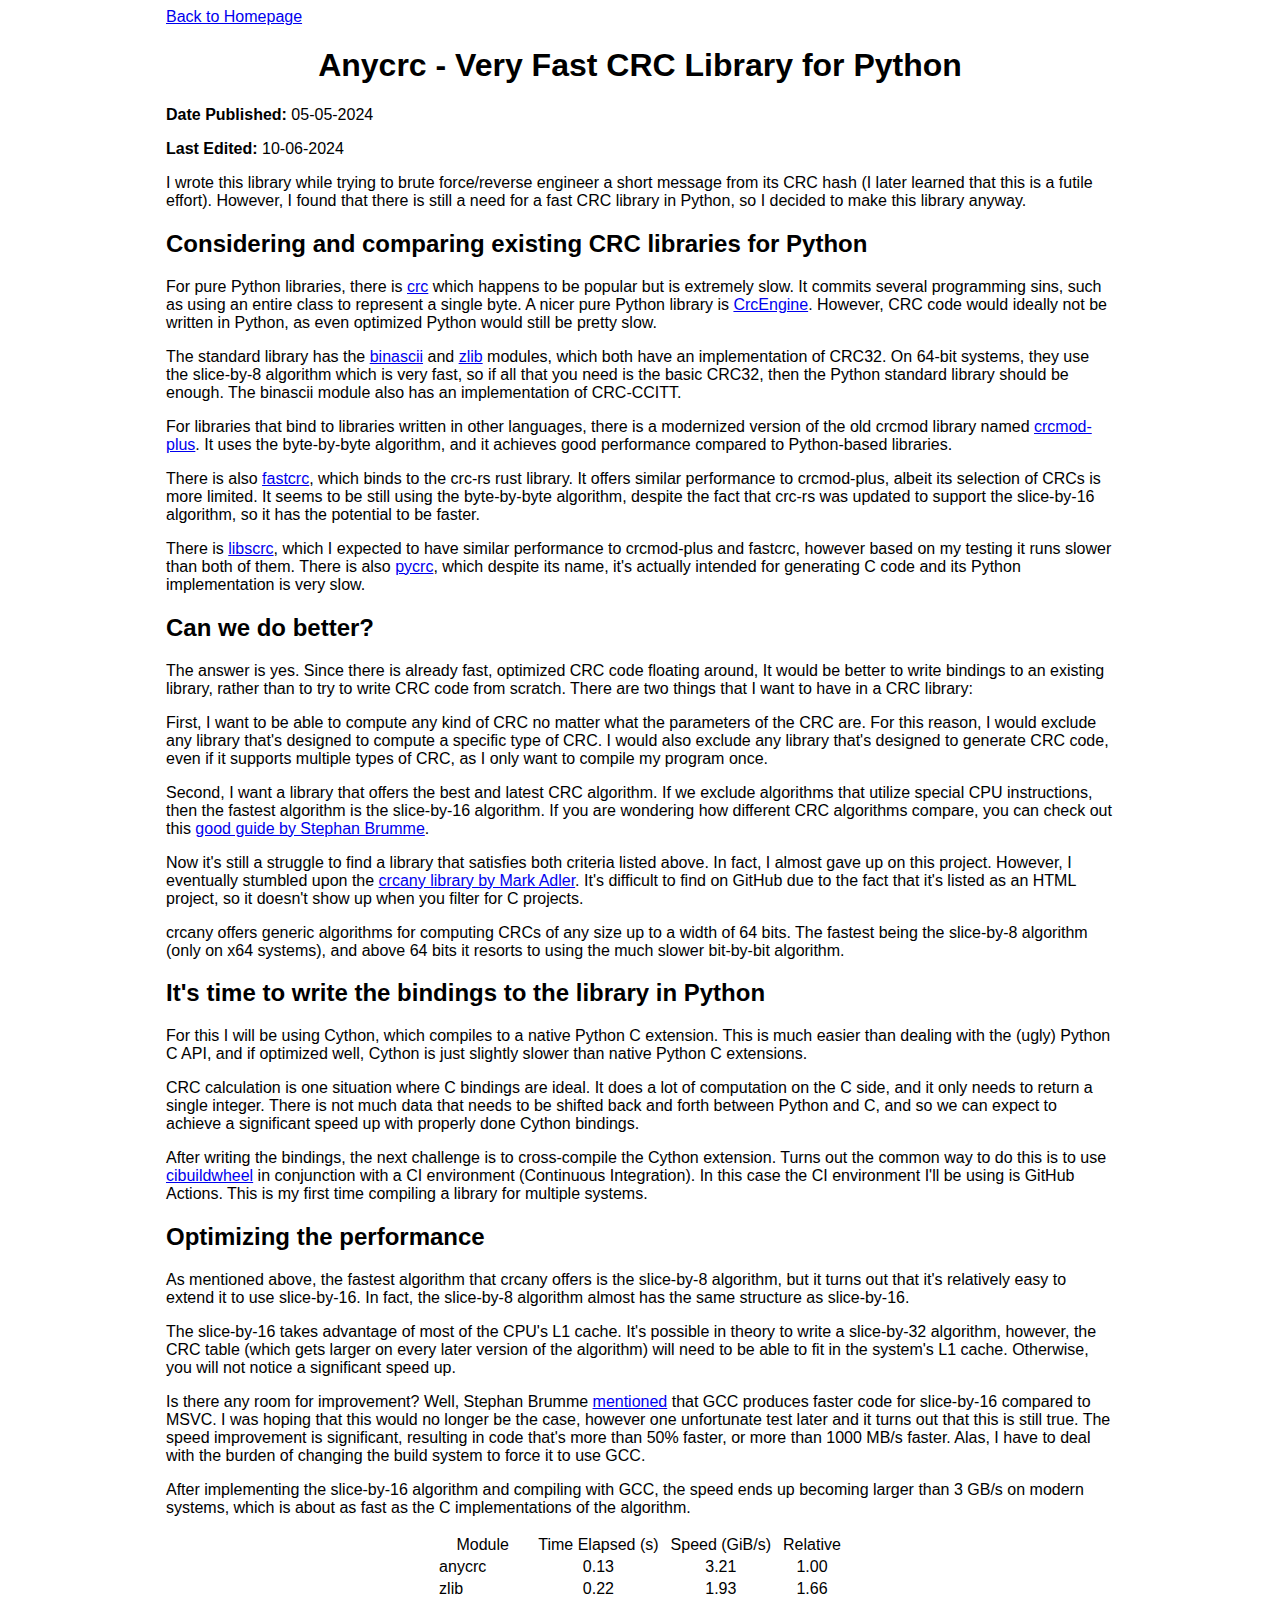
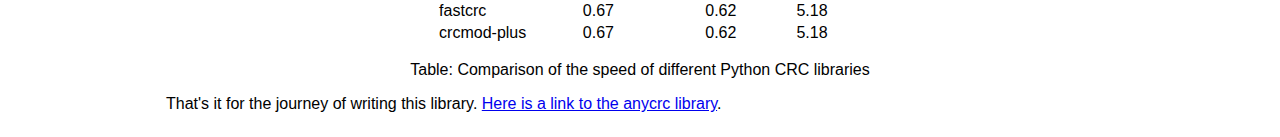
==== anycrc.html @ e1224597 "Update anycrc.html" ====
<!DOCTYPE html>
<html lang="en">

<head>
<title>Anycrc - Very Fast CRC Library for Python</title>
<link rel="stylesheet" href="style.css">
<meta name="description" content="Very Fast CRC Library for Python">
<meta name="keywords" content="Fast, CRC, Library, Python">
<meta name="viewport" content="width=device-width, initial-scale=1.0">
</head>

<body>

<div class="container">
    <div class="view">
        <a href="index.html">Back to Homepage</a>

        <h1 class="center">Anycrc - Very Fast CRC Library for Python</h1>

        <p><b>Date Published:</b> 05-05-2024</p>
        <p><b>Last Edited:</b> 10-06-2024</p>

        <p>I wrote this library while trying to brute force/reverse engineer a short message from its CRC hash (I later learned that this is a futile effort). However, I found that there is still a need for a fast CRC library in Python, so I decided to make this library anyway.</p>

        <h2>Considering and comparing existing CRC libraries for Python</h2>

        <p>For pure Python libraries, there is <a href="https://github.com/Nicoretti/crc">crc</a> which happens to be popular but is extremely slow. It commits several programming sins, such as using an entire class to represent a single byte. A nicer pure Python library is <a href="https://github.com/GardenTools/CrcEngine">CrcEngine</a>. However, CRC code would ideally not be written in Python, as even optimized Python would still be pretty slow.</p>

        <p>The standard library has the <a href="https://docs.python.org/3/library/binascii.html">binascii</a> and <a href="https://docs.python.org/3/library/zlib.html">zlib</a> modules, which both have an implementation of CRC32. On 64-bit systems, they use the slice-by-8 algorithm which is very fast, so if all that you need is the basic CRC32, then the Python standard library should be enough. The binascii module also has an implementation of CRC-CCITT.</p>

        <p>For libraries that bind to libraries written in other languages, there is a modernized version of the old crcmod library named <a href="https://github.com/ntamas/crcmod-plus">crcmod-plus</a>. It uses the byte-by-byte algorithm, and it achieves good performance compared to Python-based libraries.</p>

        <p>There is also <a href="https://github.com/overcat/fastcrc">fastcrc</a>, which binds to the crc-rs rust library. It offers similar performance to crcmod-plus, albeit its selection of CRCs is more limited. It seems to be still using the byte-by-byte algorithm, despite the fact that crc-rs was updated to support the slice-by-16 algorithm, so it has the potential to be faster.</p>

        <p>There is <a href="https://github.com/hex-in/libscrc">libscrc</a>, which I expected to have similar performance to crcmod-plus and fastcrc, however based on my testing it runs slower than both of them. There is also <a href="https://github.com/tpircher/pycrc">pycrc</a>, which despite its name, it's actually intended for generating C code and its Python implementation is very slow.</p>

        <h2>Can we do better?</h2>

        <p>The answer is yes. Since there is already fast, optimized CRC code floating around, It would be better to write bindings to an existing library, rather than to try to write CRC code from scratch. There are two things that I want to have in a CRC library:</p>

        <p>First, I want to be able to compute any kind of CRC no matter what the parameters of the CRC are. For this reason, I would exclude any library that's designed to compute a specific type of CRC. I would also exclude any library that's designed to generate CRC code, even if it supports multiple types of CRC, as I only want to compile my program once.</p>

        <p>Second, I want a library that offers the best and latest CRC algorithm. If we exclude algorithms that utilize special CPU instructions, then the fastest algorithm is the slice-by-16 algorithm. If you are wondering how different CRC algorithms compare, you can check out this <a href="https://create.stephan-brumme.com/crc32/">good guide by Stephan Brumme</a>.</p>

        <p>Now it's still a struggle to find a library that satisfies both criteria listed above. In fact, I almost gave up on this project. However, I eventually stumbled upon the <a href="https://github.com/madler/crcany">crcany library by Mark Adler</a>. It's difficult to find on GitHub due to the fact that it's listed as an HTML project, so it doesn't show up when you filter for C projects.</p>

        <p>crcany offers generic algorithms for computing CRCs of any size up to a width of 64 bits. The fastest being the slice-by-8 algorithm (only on x64 systems), and above 64 bits it resorts to using the much slower bit-by-bit algorithm.</p>

        <h2>It's time to write the bindings to the library in Python</h2>

        <p>For this I will be using Cython, which compiles to a native Python C extension. This is much easier than dealing with the (ugly) Python C API, and if optimized well, Cython is just slightly slower than native Python C extensions.</p>

        <p>CRC calculation is one situation where C bindings are ideal. It does a lot of computation on the C side, and it only needs to return a single integer. There is not much data that needs to be shifted back and forth between Python and C, and so we can expect to achieve a significant speed up with properly done Cython bindings.</p>

        <p>After writing the bindings, the next challenge is to cross-compile the Cython extension. Turns out the common way to do this is to use <a
        href="https://cibuildwheel.pypa.io/en/stable/">cibuildwheel</a> in conjunction with a CI environment (Continuous Integration). In this case the CI environment I'll be using is GitHub Actions. This is my first time compiling a library for multiple systems.</p>

        <h2>Optimizing the performance</h2>

        <p>As mentioned above, the fastest algorithm that crcany offers is the slice-by-8 algorithm, but it turns out that it's relatively easy to extend it
        to use slice-by-16. In fact, the slice-by-8 algorithm almost has the same structure as slice-by-16.</p>

        <p>The slice-by-16 takes advantage of most of the CPU's L1 cache. It's possible in theory to write a slice-by-32 algorithm, however, the CRC table (which gets larger on every later version of the algorithm) will need to be able to fit in the system's L1 cache. Otherwise, you will not notice a significant speed up. </p>

        <p>Is there any room for improvement? Well, Stephan Brumme <a href="https://create.stephan-brumme.com/crc32/">mentioned</a> that GCC produces faster code for slice-by-16 compared to MSVC. I was hoping that this would no longer be the case, however one unfortunate test later and it turns out that this is still true. The speed improvement is significant, resulting in code that's more than 50% faster, or more than 1000 MB/s faster. Alas, I have to deal with the burden of changing the build system to force it to use GCC.</p>

        <p>After implementing the slice-by-16 algorithm and compiling with GCC, the speed ends up becoming larger than 3 GB/s on modern systems, which is about as fast as the C implementations of the algorithm.</p>
        
        <table align=center>
            <thead>
                <tr>
                    <td>Module</td>
                    <td>Time Elapsed (s)</td>
                    <td>Speed (GiB/s)</td>
                    <td>Relative</td>
                </tr>
            </thead>
            
            <tbody>
                <tr>
                    <td>anycrc</td>
                    <td>0.13</td>
                    <td>3.21</td>
                    <td>1.00</td>
                </tr>
                <tr>
                    <td>zlib</td>
                    <td>0.22</td>
                    <td>1.93</td>
                    <td>1.66</td>
                </tr>
                <tr>
                    <td>fastcrc</td>
                    <td>0.67</td>
                    <td>0.62</td>
                    <td>5.18</td>
                </tr>
                <tr>
                    <td>crcmod-plus</td>
                    <td>0.67</td>
                    <td>0.62</td>
                    <td>5.18</td>
                </tr>
            </tbody>
        </table>

        <p class="center">Table: Comparison of the speed of different Python CRC libraries</p>

        <p>That's it for the journey of writing this library. <a href="https://github.com/marzooqy/anycrc">Here is a link to the anycrc library</a>.</p>
    </div>
</div>

</body>

</html>
---- style.css ----
.container {
    display: flex;
    align-items: center;
    justify-content: center;
    font-family: Arial;
}

.view {
    width: 95%;
}

.center {
    text-align: center;
}

thead {
    text-align: center;
}

td {
    padding-left: 3px;
    padding-right: 3px;
}

td:nth-child(n + 2) {
    text-align: center;
}

@media only screen and (orientation: landscape) {
    .view {
        width: 75%;
    }
    
    td {
        padding-left: 5px;
        padding-right: 5px;
    }
}
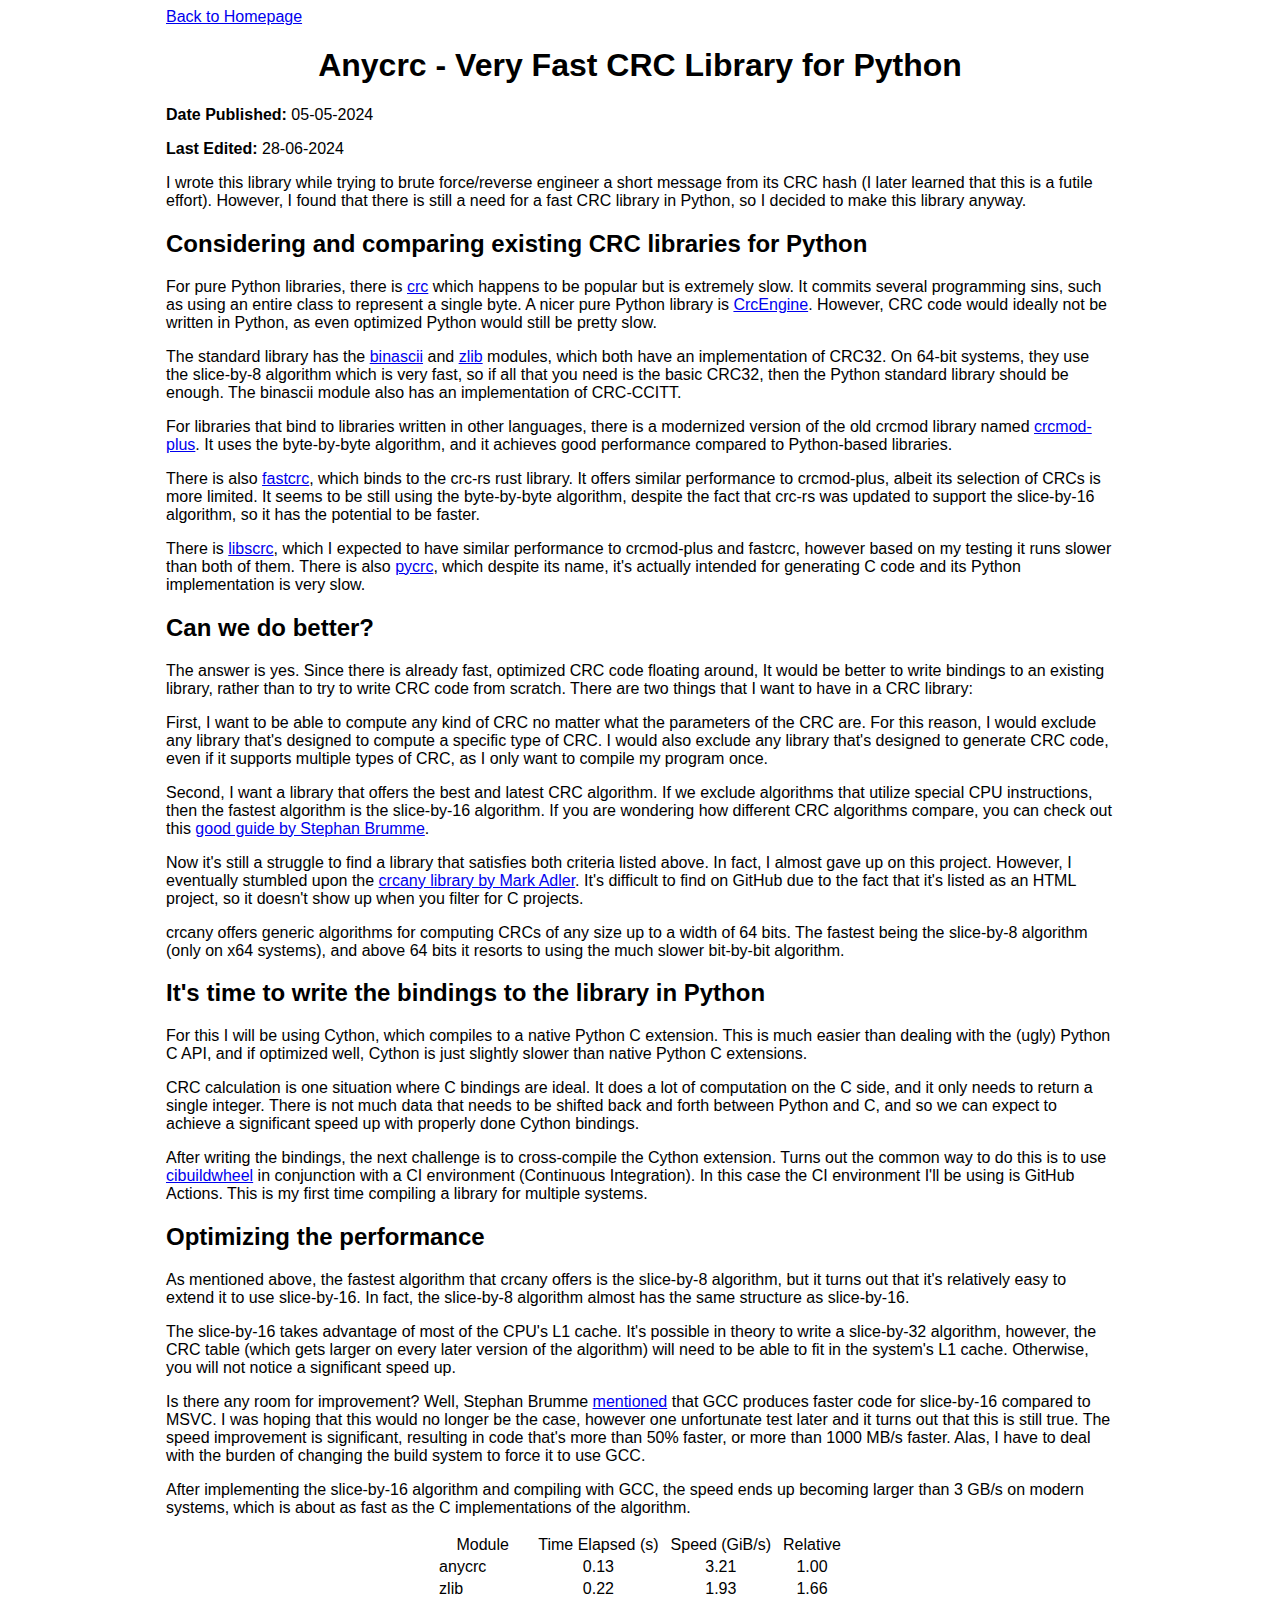
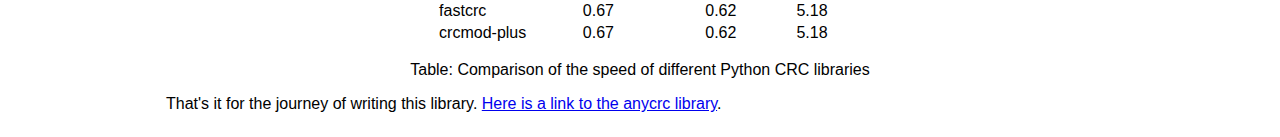
==== commit 37313534: "Update anycrc.html" ====
--- a/anycrc.html
+++ b/anycrc.html
@@ -18,7 +18,7 @@
         <h1 class="center">Anycrc - Very Fast CRC Library for Python</h1>
 
         <p><b>Date Published:</b> 05-05-2024</p>
-        <p><b>Last Edited:</b> 10-06-2024</p>
+        <p><b>Last Edited:</b> 28-06-2024</p>
 
         <p>I wrote this library while trying to brute force/reverse engineer a short message from its CRC hash (I later learned that this is a futile effort). However, I found that there is still a need for a fast CRC library in Python, so I decided to make this library anyway.</p>
 
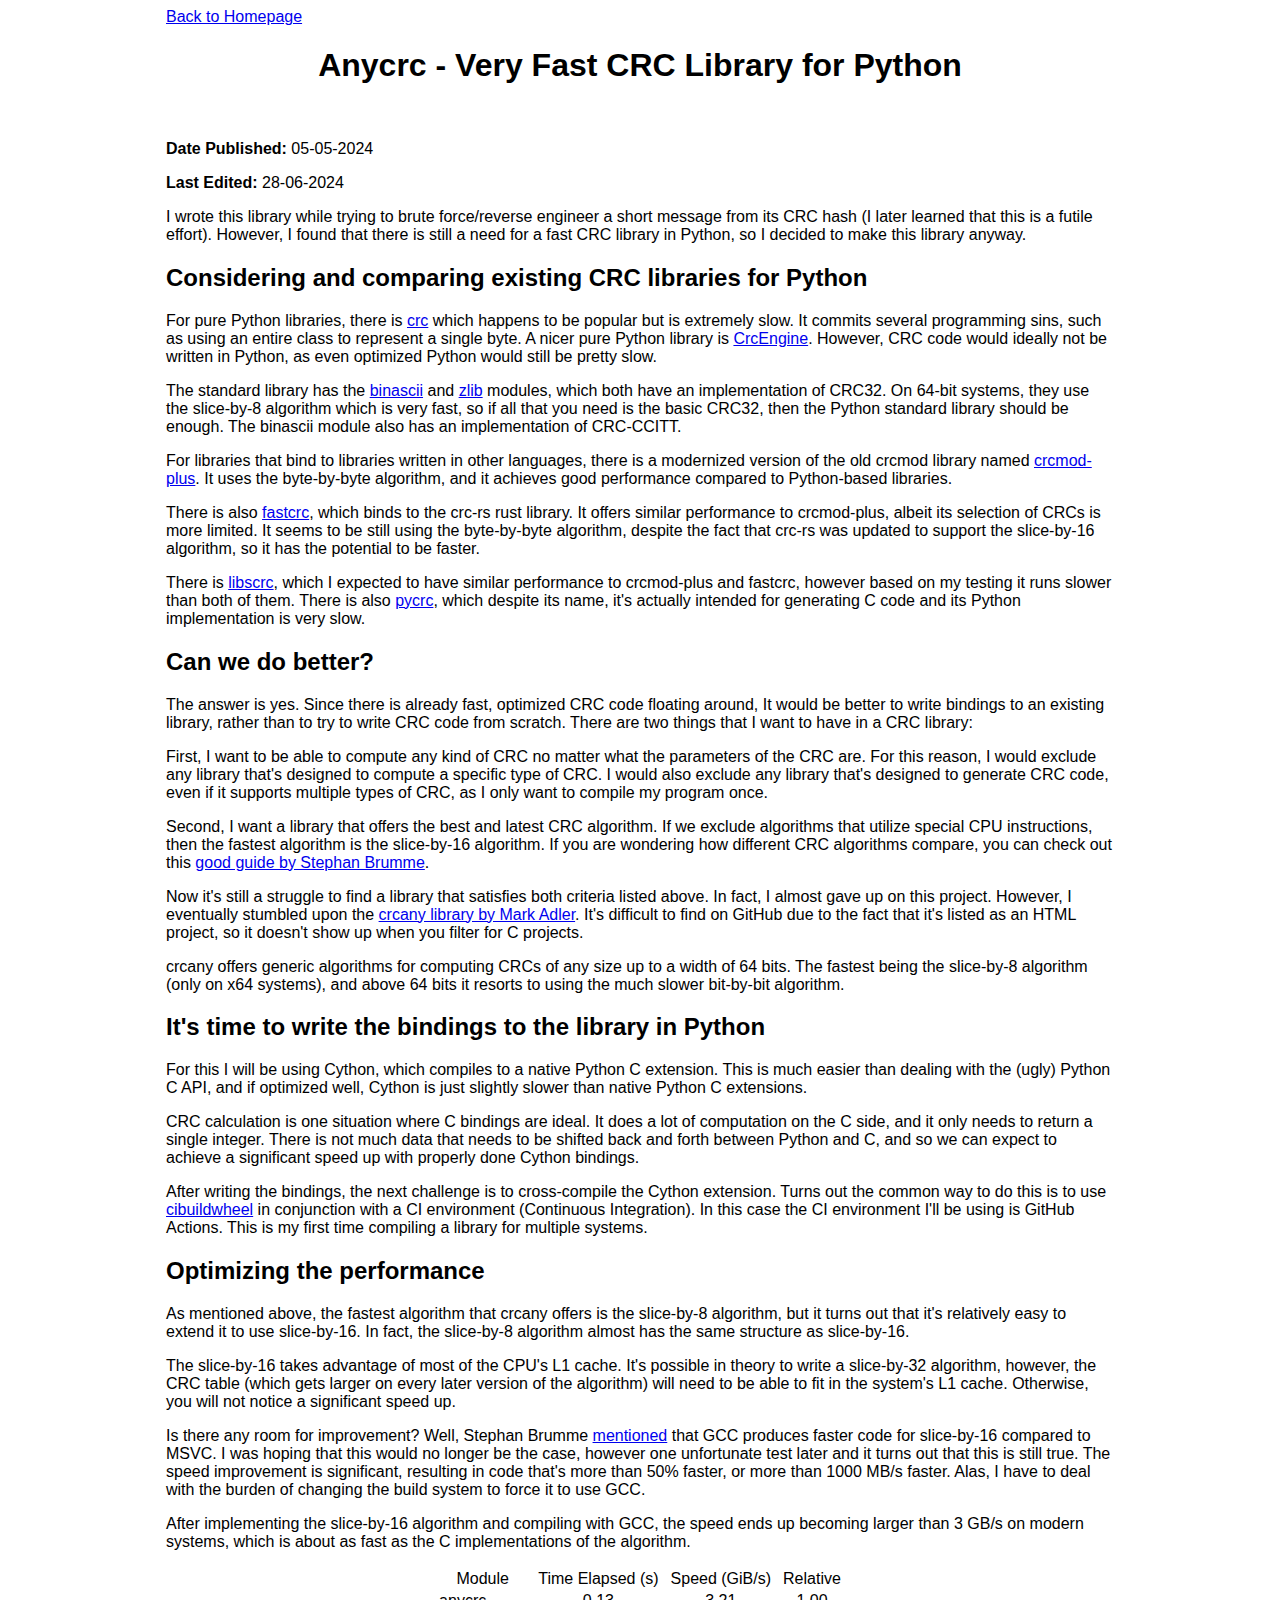
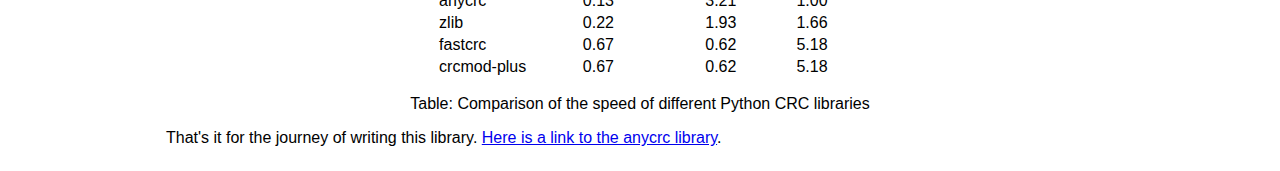
==== commit bd8aeaa4: "Update anycrc.html" ====
--- a/anycrc.html
+++ b/anycrc.html
@@ -16,7 +16,7 @@
         <a href="index.html">Back to Homepage</a>
 
         <h1 class="center">Anycrc - Very Fast CRC Library for Python</h1>
-
+        <br>
         <p><b>Date Published:</b> 05-05-2024</p>
         <p><b>Last Edited:</b> 28-06-2024</p>
 
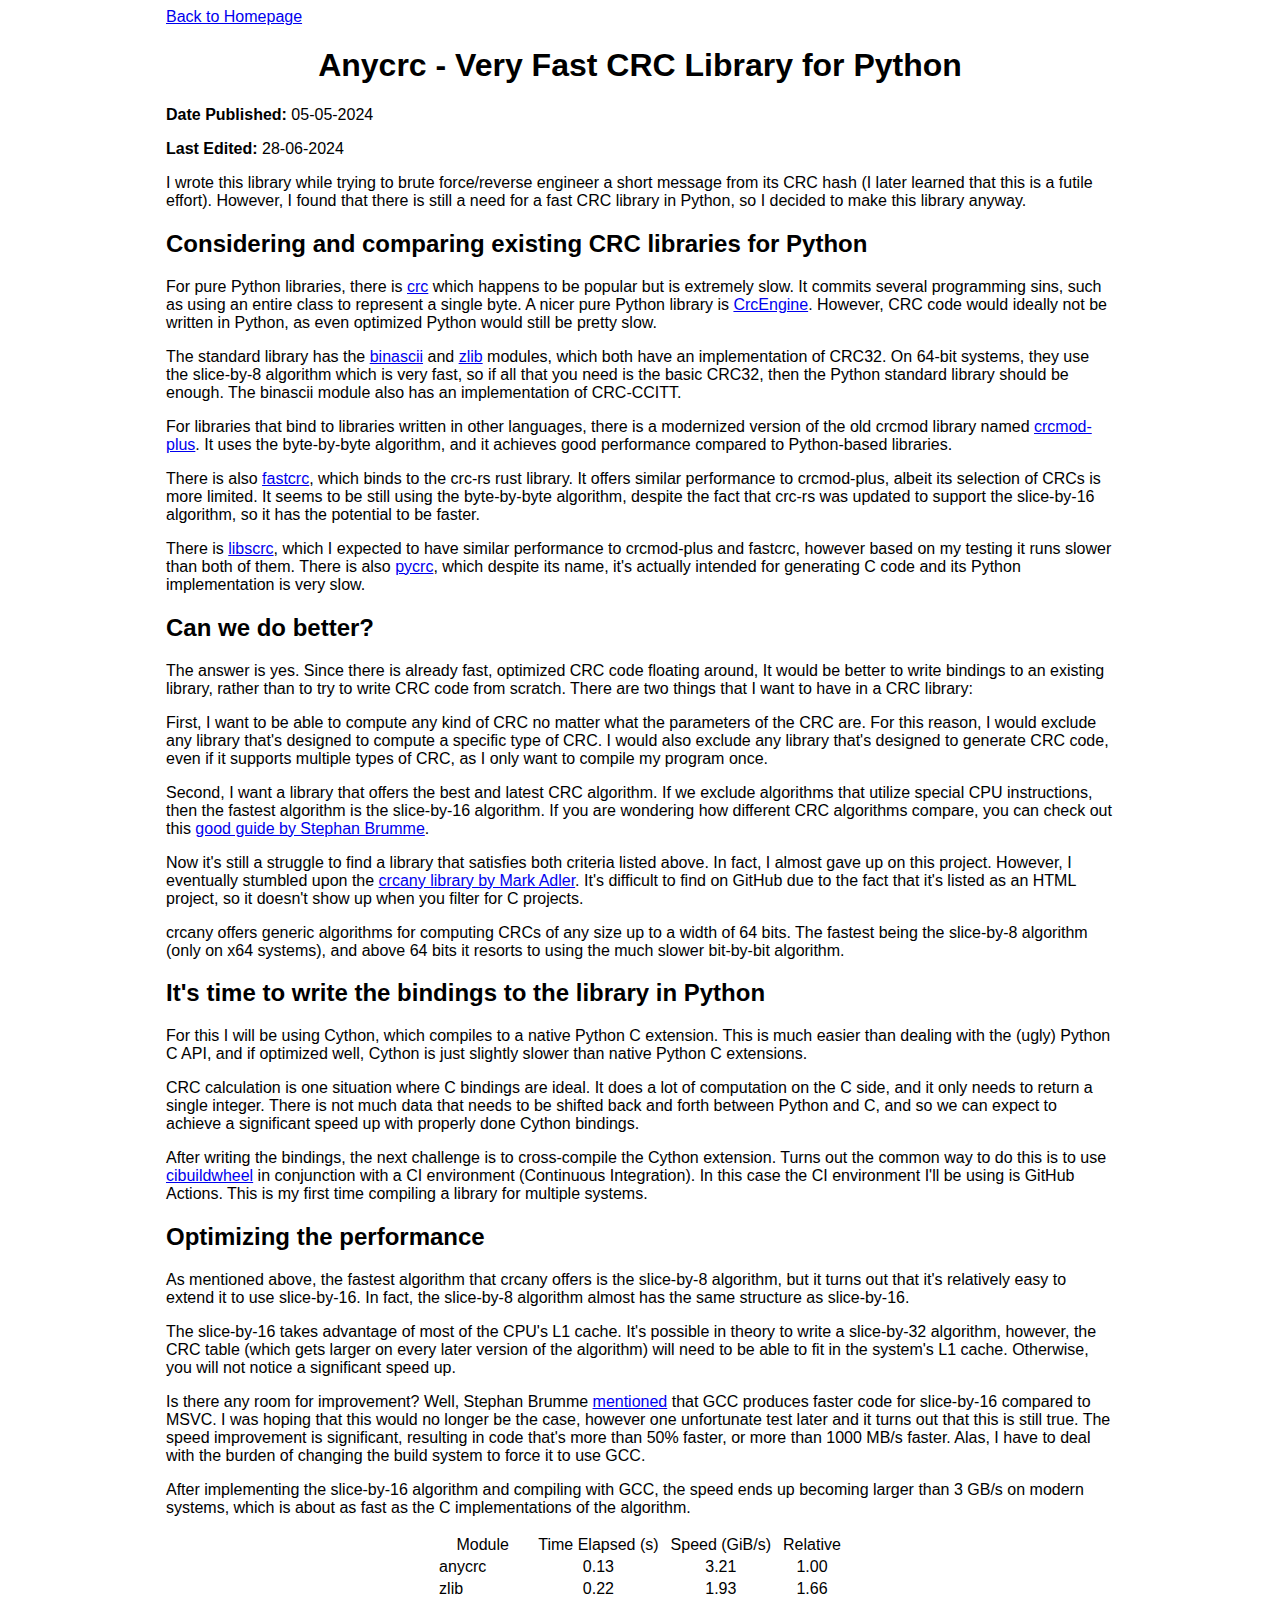
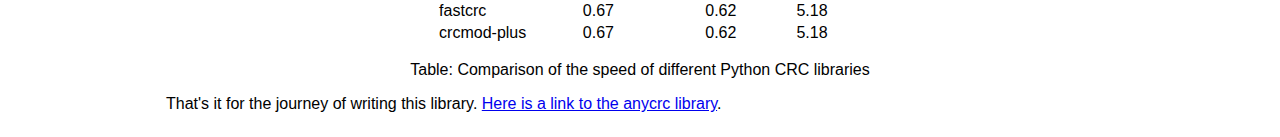
==== commit ba948516: "Update anycrc.html" ====
--- a/anycrc.html
+++ b/anycrc.html
@@ -16,7 +16,7 @@
         <a href="index.html">Back to Homepage</a>
 
         <h1 class="center">Anycrc - Very Fast CRC Library for Python</h1>
-        <br>
+
         <p><b>Date Published:</b> 05-05-2024</p>
         <p><b>Last Edited:</b> 28-06-2024</p>
 
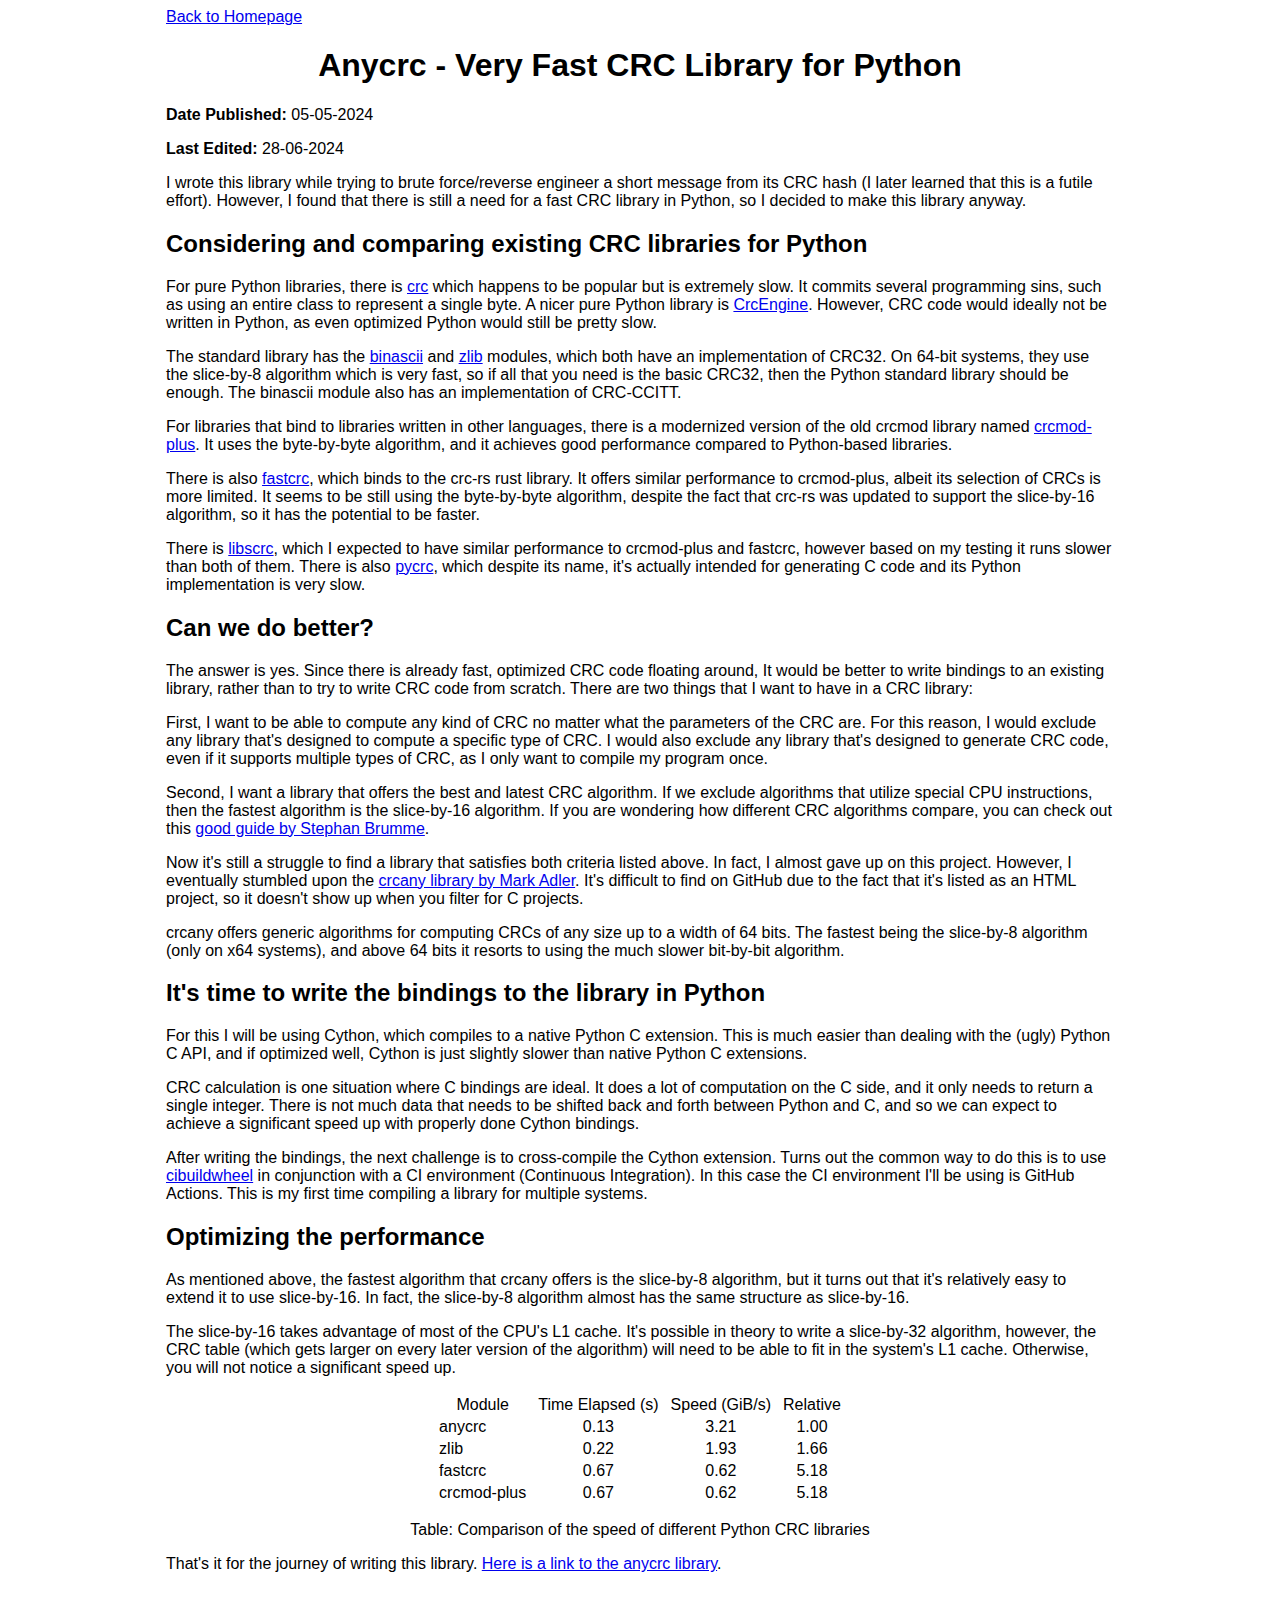
==== commit 8662272e: "Update anycrc.html" ====
--- a/anycrc.html
+++ b/anycrc.html
@@ -61,10 +61,6 @@
         to use slice-by-16. In fact, the slice-by-8 algorithm almost has the same structure as slice-by-16.</p>
 
         <p>The slice-by-16 takes advantage of most of the CPU's L1 cache. It's possible in theory to write a slice-by-32 algorithm, however, the CRC table (which gets larger on every later version of the algorithm) will need to be able to fit in the system's L1 cache. Otherwise, you will not notice a significant speed up. </p>
-
-        <p>Is there any room for improvement? Well, Stephan Brumme <a href="https://create.stephan-brumme.com/crc32/">mentioned</a> that GCC produces faster code for slice-by-16 compared to MSVC. I was hoping that this would no longer be the case, however one unfortunate test later and it turns out that this is still true. The speed improvement is significant, resulting in code that's more than 50% faster, or more than 1000 MB/s faster. Alas, I have to deal with the burden of changing the build system to force it to use GCC.</p>
-
-        <p>After implementing the slice-by-16 algorithm and compiling with GCC, the speed ends up becoming larger than 3 GB/s on modern systems, which is about as fast as the C implementations of the algorithm.</p>
         
         <table align=center>
             <thead>
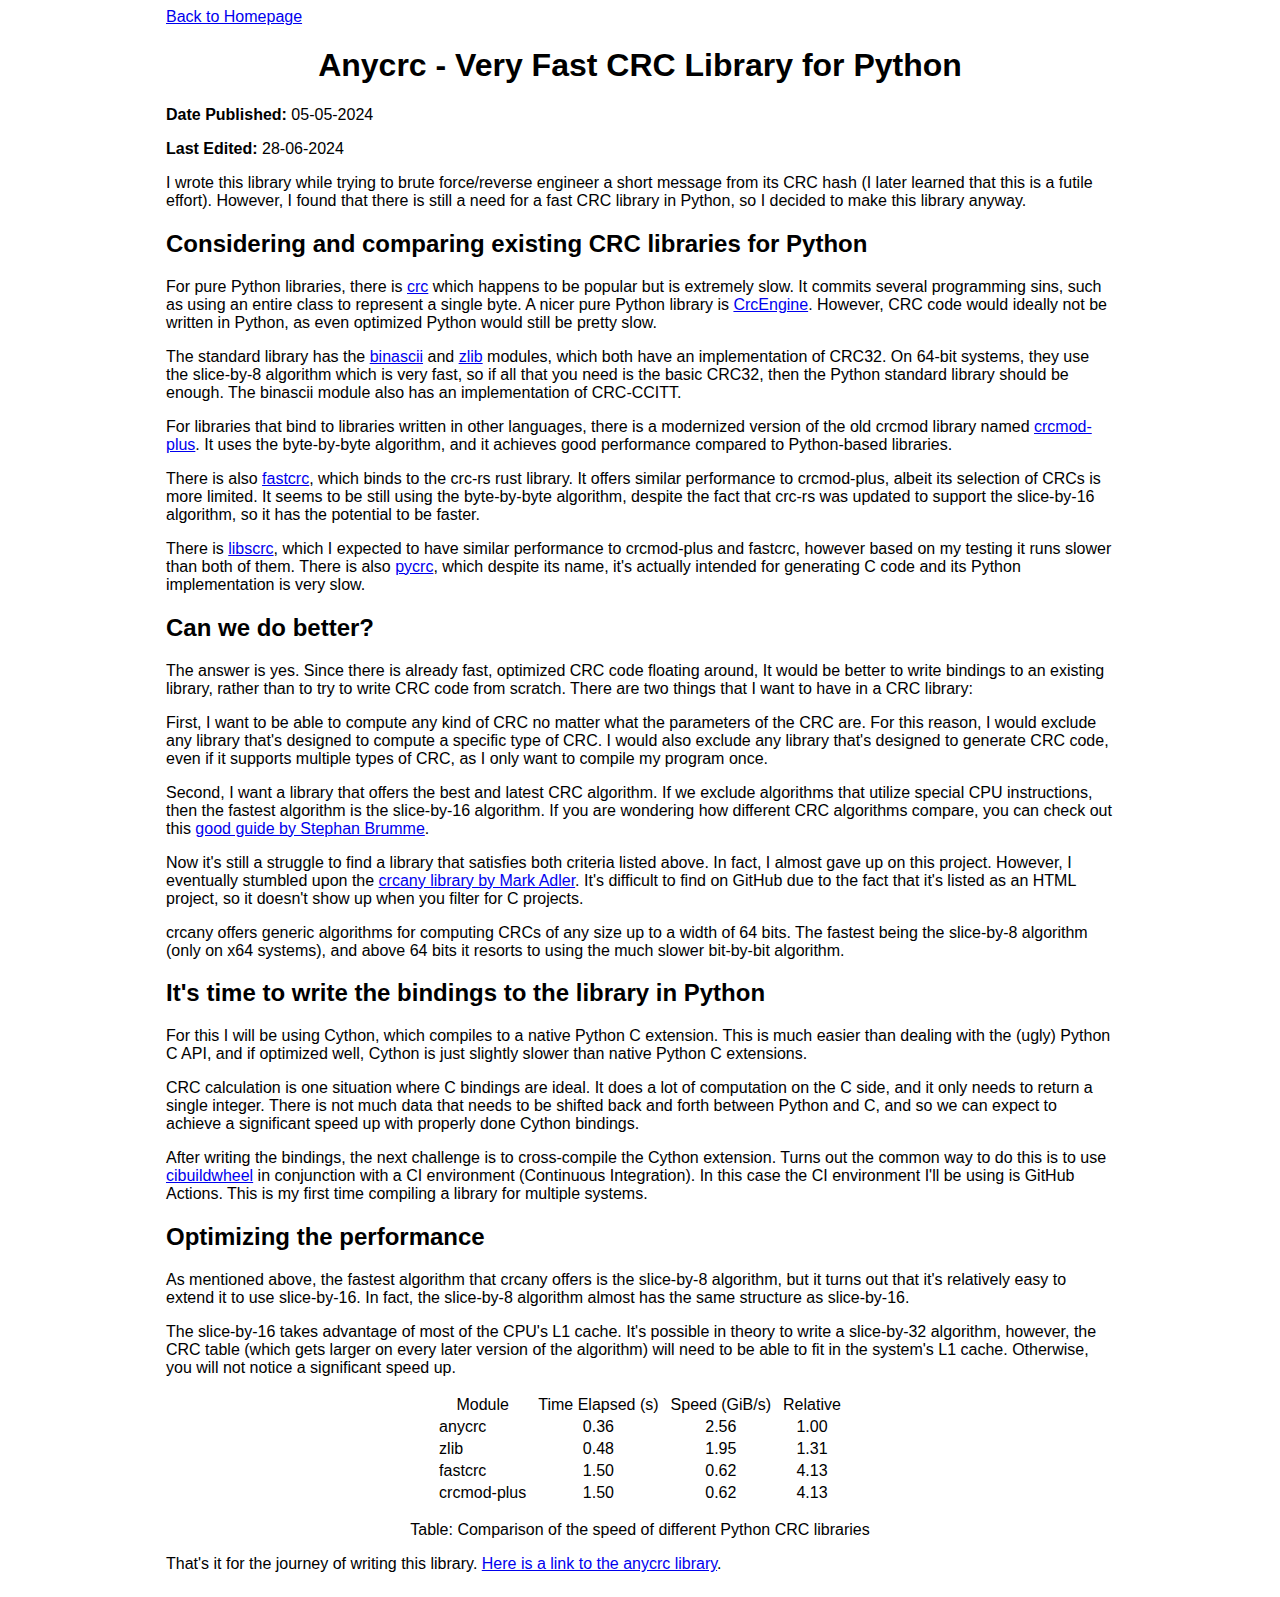
==== commit dd773f2c: "Update anycrc.html" ====
--- a/anycrc.html
+++ b/anycrc.html
@@ -75,27 +75,27 @@
             <tbody>
                 <tr>
                     <td>anycrc</td>
-                    <td>0.13</td>
-                    <td>3.21</td>
+                    <td>0.36</td>
+                    <td>2.56</td>
                     <td>1.00</td>
                 </tr>
                 <tr>
                     <td>zlib</td>
-                    <td>0.22</td>
-                    <td>1.93</td>
-                    <td>1.66</td>
+                    <td>0.48</td>
+                    <td>1.95</td>
+                    <td>1.31</td>
                 </tr>
                 <tr>
                     <td>fastcrc</td>
-                    <td>0.67</td>
+                    <td>1.50</td>
                     <td>0.62</td>
-                    <td>5.18</td>
+                    <td>4.13</td>
                 </tr>
                 <tr>
                     <td>crcmod-plus</td>
-                    <td>0.67</td>
+                    <td>1.50</td>
                     <td>0.62</td>
-                    <td>5.18</td>
+                    <td>4.13</td>
                 </tr>
             </tbody>
         </table>
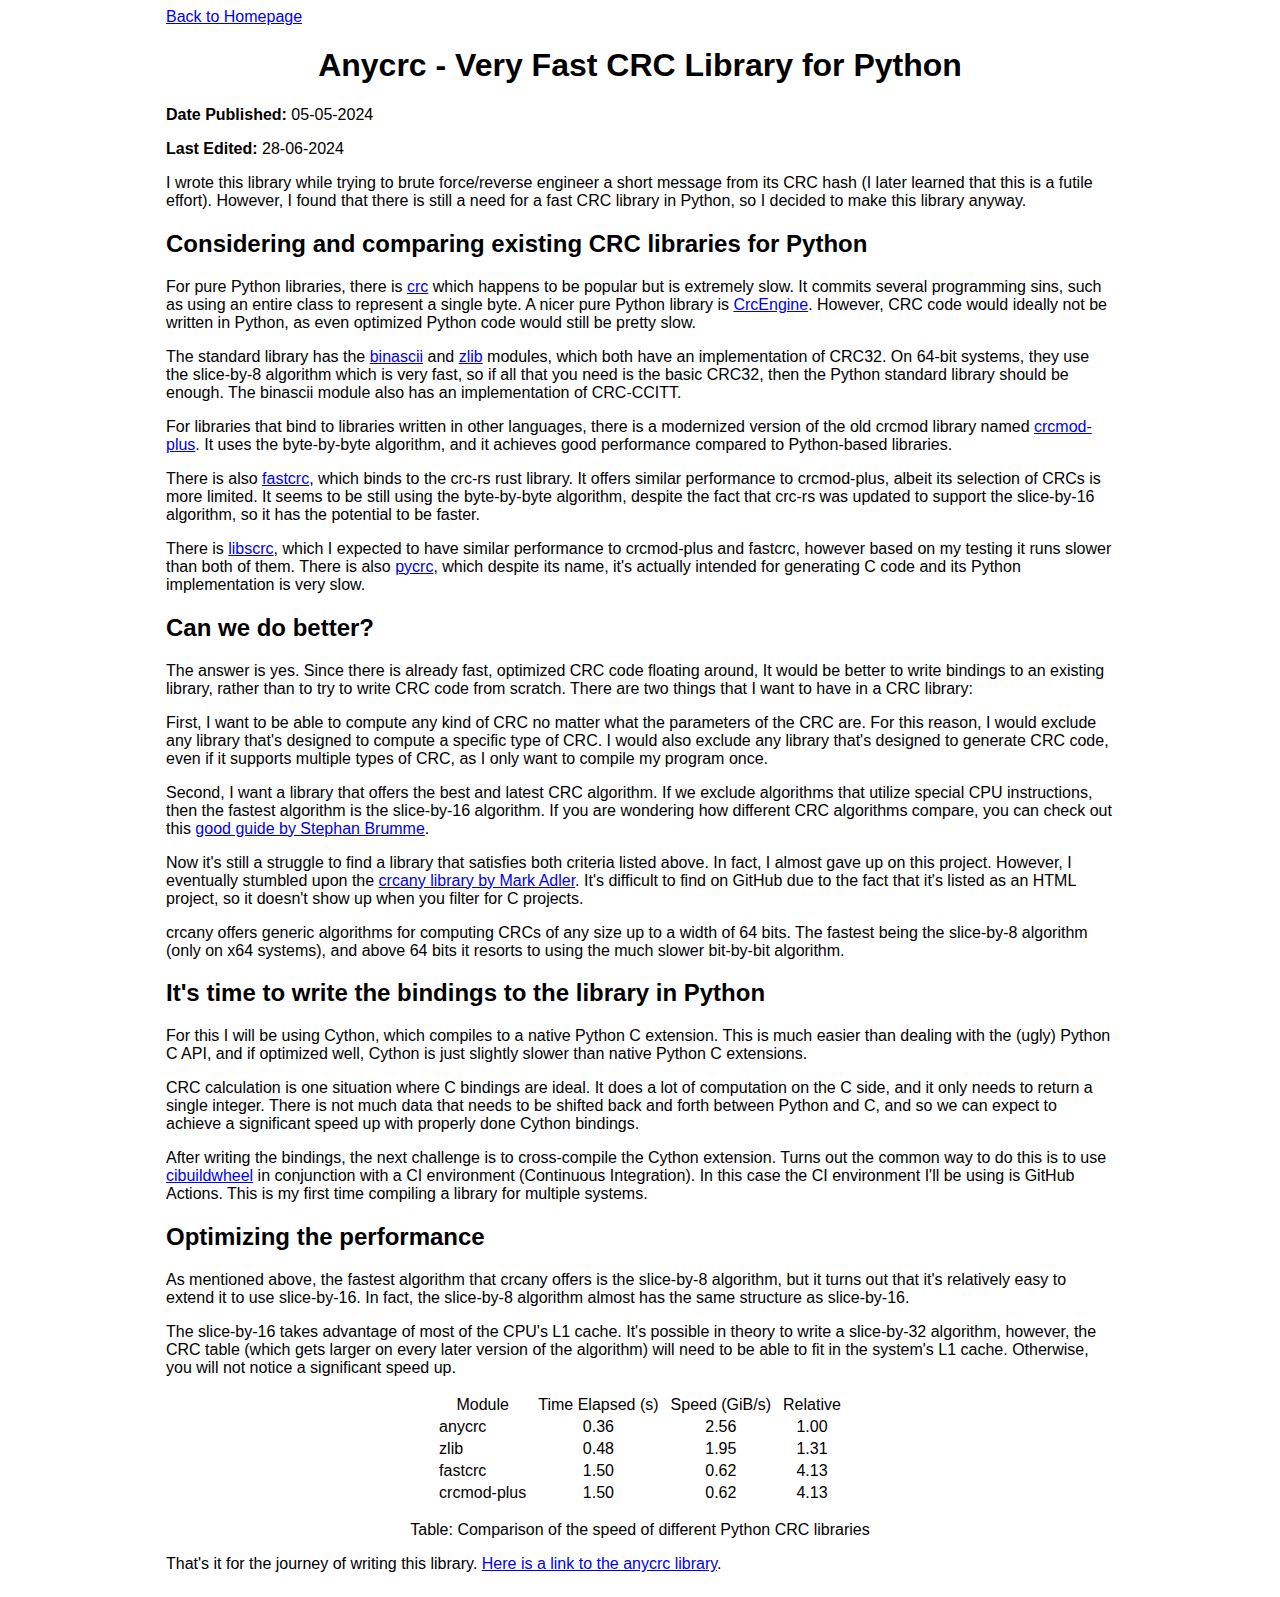
==== commit 832dd8ed: "Update anycrc.html" ====
--- a/anycrc.html
+++ b/anycrc.html
@@ -24,7 +24,7 @@
 
         <h2>Considering and comparing existing CRC libraries for Python</h2>
 
-        <p>For pure Python libraries, there is <a href="https://github.com/Nicoretti/crc">crc</a> which happens to be popular but is extremely slow. It commits several programming sins, such as using an entire class to represent a single byte. A nicer pure Python library is <a href="https://github.com/GardenTools/CrcEngine">CrcEngine</a>. However, CRC code would ideally not be written in Python, as even optimized Python would still be pretty slow.</p>
+        <p>For pure Python libraries, there is <a href="https://github.com/Nicoretti/crc">crc</a> which happens to be popular but is extremely slow. It commits several programming sins, such as using an entire class to represent a single byte. A nicer pure Python library is <a href="https://github.com/GardenTools/CrcEngine">CrcEngine</a>. However, CRC code would ideally not be written in Python, as even optimized Python code would still be pretty slow.</p>
 
         <p>The standard library has the <a href="https://docs.python.org/3/library/binascii.html">binascii</a> and <a href="https://docs.python.org/3/library/zlib.html">zlib</a> modules, which both have an implementation of CRC32. On 64-bit systems, they use the slice-by-8 algorithm which is very fast, so if all that you need is the basic CRC32, then the Python standard library should be enough. The binascii module also has an implementation of CRC-CCITT.</p>
 
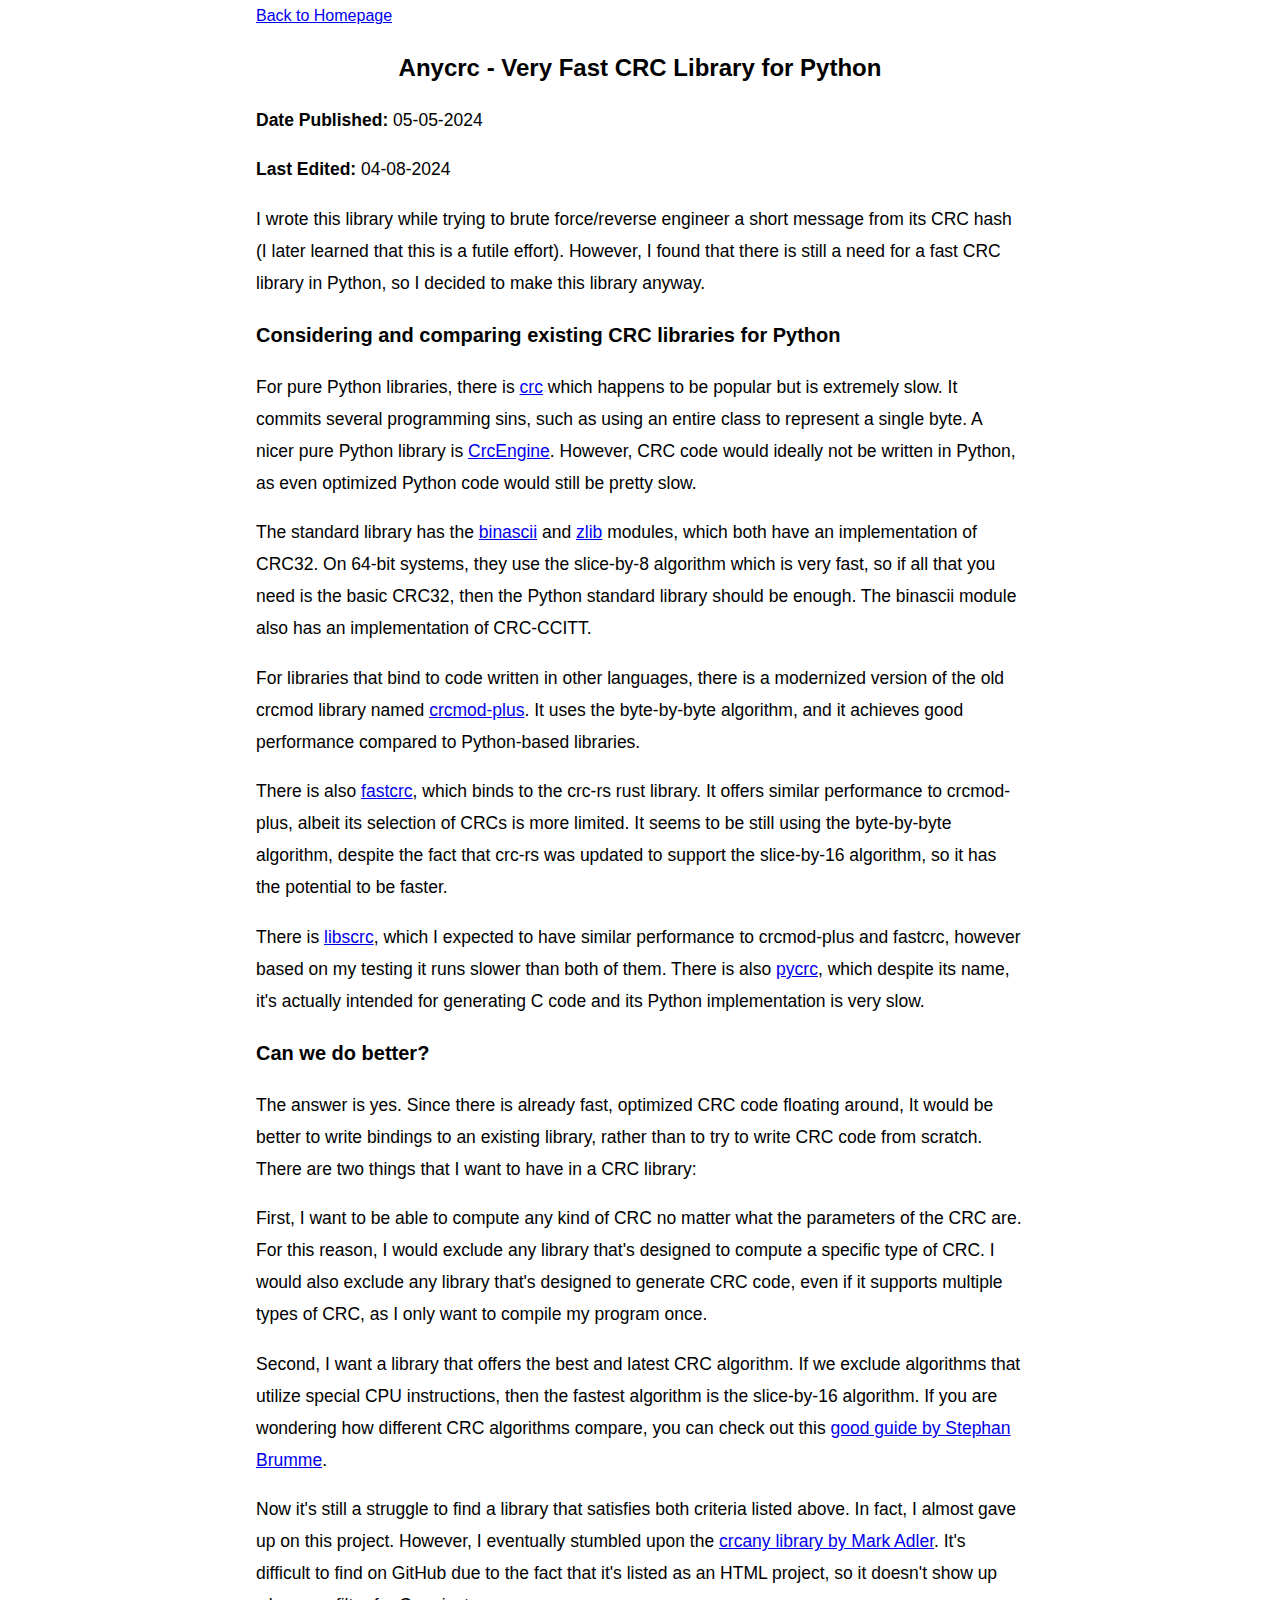
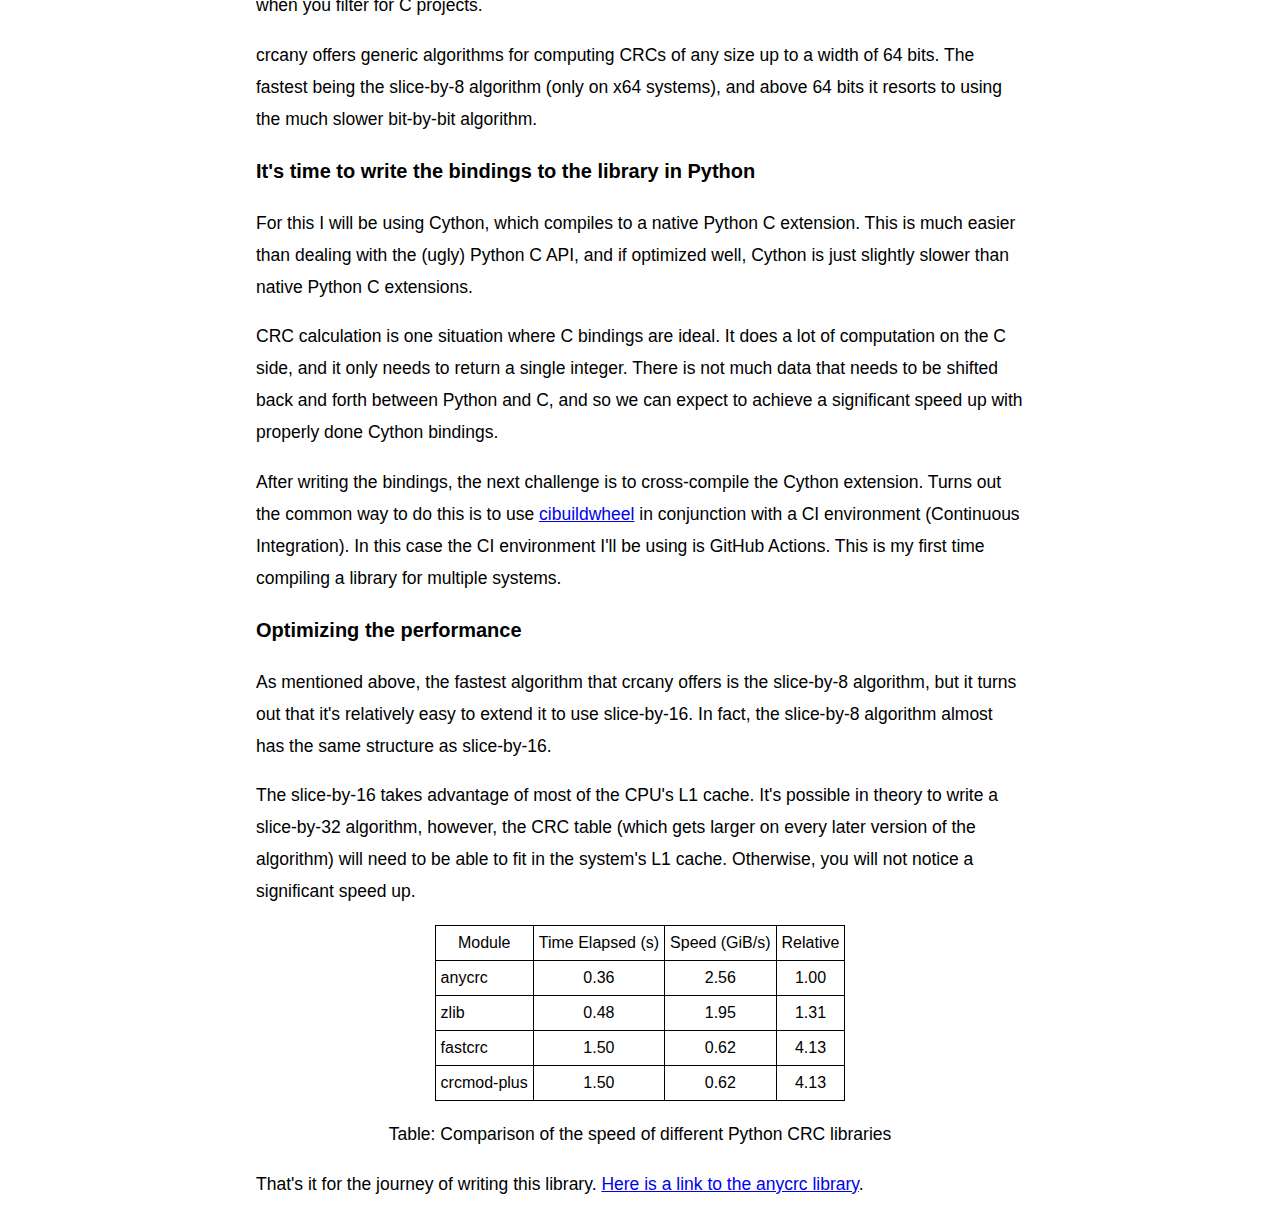
==== commit bcc9d4d3: "Add files via upload" ====
--- a/anycrc.html
+++ b/anycrc.html
@@ -15,26 +15,26 @@
     <div class="view">
         <a href="index.html">Back to Homepage</a>
 
-        <h1 class="center">Anycrc - Very Fast CRC Library for Python</h1>
+        <h2 class="center">Anycrc - Very Fast CRC Library for Python</h2>
 
         <p><b>Date Published:</b> 05-05-2024</p>
-        <p><b>Last Edited:</b> 28-06-2024</p>
+        <p><b>Last Edited:</b> 04-08-2024</p>
 
         <p>I wrote this library while trying to brute force/reverse engineer a short message from its CRC hash (I later learned that this is a futile effort). However, I found that there is still a need for a fast CRC library in Python, so I decided to make this library anyway.</p>
 
-        <h2>Considering and comparing existing CRC libraries for Python</h2>
+        <h3>Considering and comparing existing CRC libraries for Python</h3>
 
         <p>For pure Python libraries, there is <a href="https://github.com/Nicoretti/crc">crc</a> which happens to be popular but is extremely slow. It commits several programming sins, such as using an entire class to represent a single byte. A nicer pure Python library is <a href="https://github.com/GardenTools/CrcEngine">CrcEngine</a>. However, CRC code would ideally not be written in Python, as even optimized Python code would still be pretty slow.</p>
 
         <p>The standard library has the <a href="https://docs.python.org/3/library/binascii.html">binascii</a> and <a href="https://docs.python.org/3/library/zlib.html">zlib</a> modules, which both have an implementation of CRC32. On 64-bit systems, they use the slice-by-8 algorithm which is very fast, so if all that you need is the basic CRC32, then the Python standard library should be enough. The binascii module also has an implementation of CRC-CCITT.</p>
 
-        <p>For libraries that bind to libraries written in other languages, there is a modernized version of the old crcmod library named <a href="https://github.com/ntamas/crcmod-plus">crcmod-plus</a>. It uses the byte-by-byte algorithm, and it achieves good performance compared to Python-based libraries.</p>
+        <p>For libraries that bind to code written in other languages, there is a modernized version of the old crcmod library named <a href="https://github.com/ntamas/crcmod-plus">crcmod-plus</a>. It uses the byte-by-byte algorithm, and it achieves good performance compared to Python-based libraries.</p>
 
         <p>There is also <a href="https://github.com/overcat/fastcrc">fastcrc</a>, which binds to the crc-rs rust library. It offers similar performance to crcmod-plus, albeit its selection of CRCs is more limited. It seems to be still using the byte-by-byte algorithm, despite the fact that crc-rs was updated to support the slice-by-16 algorithm, so it has the potential to be faster.</p>
 
         <p>There is <a href="https://github.com/hex-in/libscrc">libscrc</a>, which I expected to have similar performance to crcmod-plus and fastcrc, however based on my testing it runs slower than both of them. There is also <a href="https://github.com/tpircher/pycrc">pycrc</a>, which despite its name, it's actually intended for generating C code and its Python implementation is very slow.</p>
 
-        <h2>Can we do better?</h2>
+        <h3>Can we do better?</h3>
 
         <p>The answer is yes. Since there is already fast, optimized CRC code floating around, It would be better to write bindings to an existing library, rather than to try to write CRC code from scratch. There are two things that I want to have in a CRC library:</p>
 
@@ -46,7 +46,7 @@
 
         <p>crcany offers generic algorithms for computing CRCs of any size up to a width of 64 bits. The fastest being the slice-by-8 algorithm (only on x64 systems), and above 64 bits it resorts to using the much slower bit-by-bit algorithm.</p>
 
-        <h2>It's time to write the bindings to the library in Python</h2>
+        <h3>It's time to write the bindings to the library in Python</h3>
 
         <p>For this I will be using Cython, which compiles to a native Python C extension. This is much easier than dealing with the (ugly) Python C API, and if optimized well, Cython is just slightly slower than native Python C extensions.</p>
 
@@ -55,7 +55,7 @@
         <p>After writing the bindings, the next challenge is to cross-compile the Cython extension. Turns out the common way to do this is to use <a
         href="https://cibuildwheel.pypa.io/en/stable/">cibuildwheel</a> in conjunction with a CI environment (Continuous Integration). In this case the CI environment I'll be using is GitHub Actions. This is my first time compiling a library for multiple systems.</p>
 
-        <h2>Optimizing the performance</h2>
+        <h3>Optimizing the performance</h3>
 
         <p>As mentioned above, the fastest algorithm that crcany offers is the slice-by-8 algorithm, but it turns out that it's relatively easy to extend it
         to use slice-by-16. In fact, the slice-by-8 algorithm almost has the same structure as slice-by-16.</p>
--- a/style.css
+++ b/style.css
@@ -1,8 +1,21 @@
+body {
+    margin: 0;
+}
+
 .container {
     display: flex;
     align-items: center;
     justify-content: center;
     font-family: Arial;
+    line-height: 2em;
+}
+
+h3 {
+    font-size: 20px;
+}
+
+p {
+    font-size: 17.5px;
 }
 
 .view {
@@ -11,6 +24,11 @@
 
 .center {
     text-align: center;
+}
+
+table, thead, td {
+    border: 1px solid black;
+    border-collapse: collapse;
 }
 
 thead {
@@ -28,7 +46,7 @@
 
 @media only screen and (orientation: landscape) {
     .view {
-        width: 75%;
+        width: 60%;
     }
     
     td {
